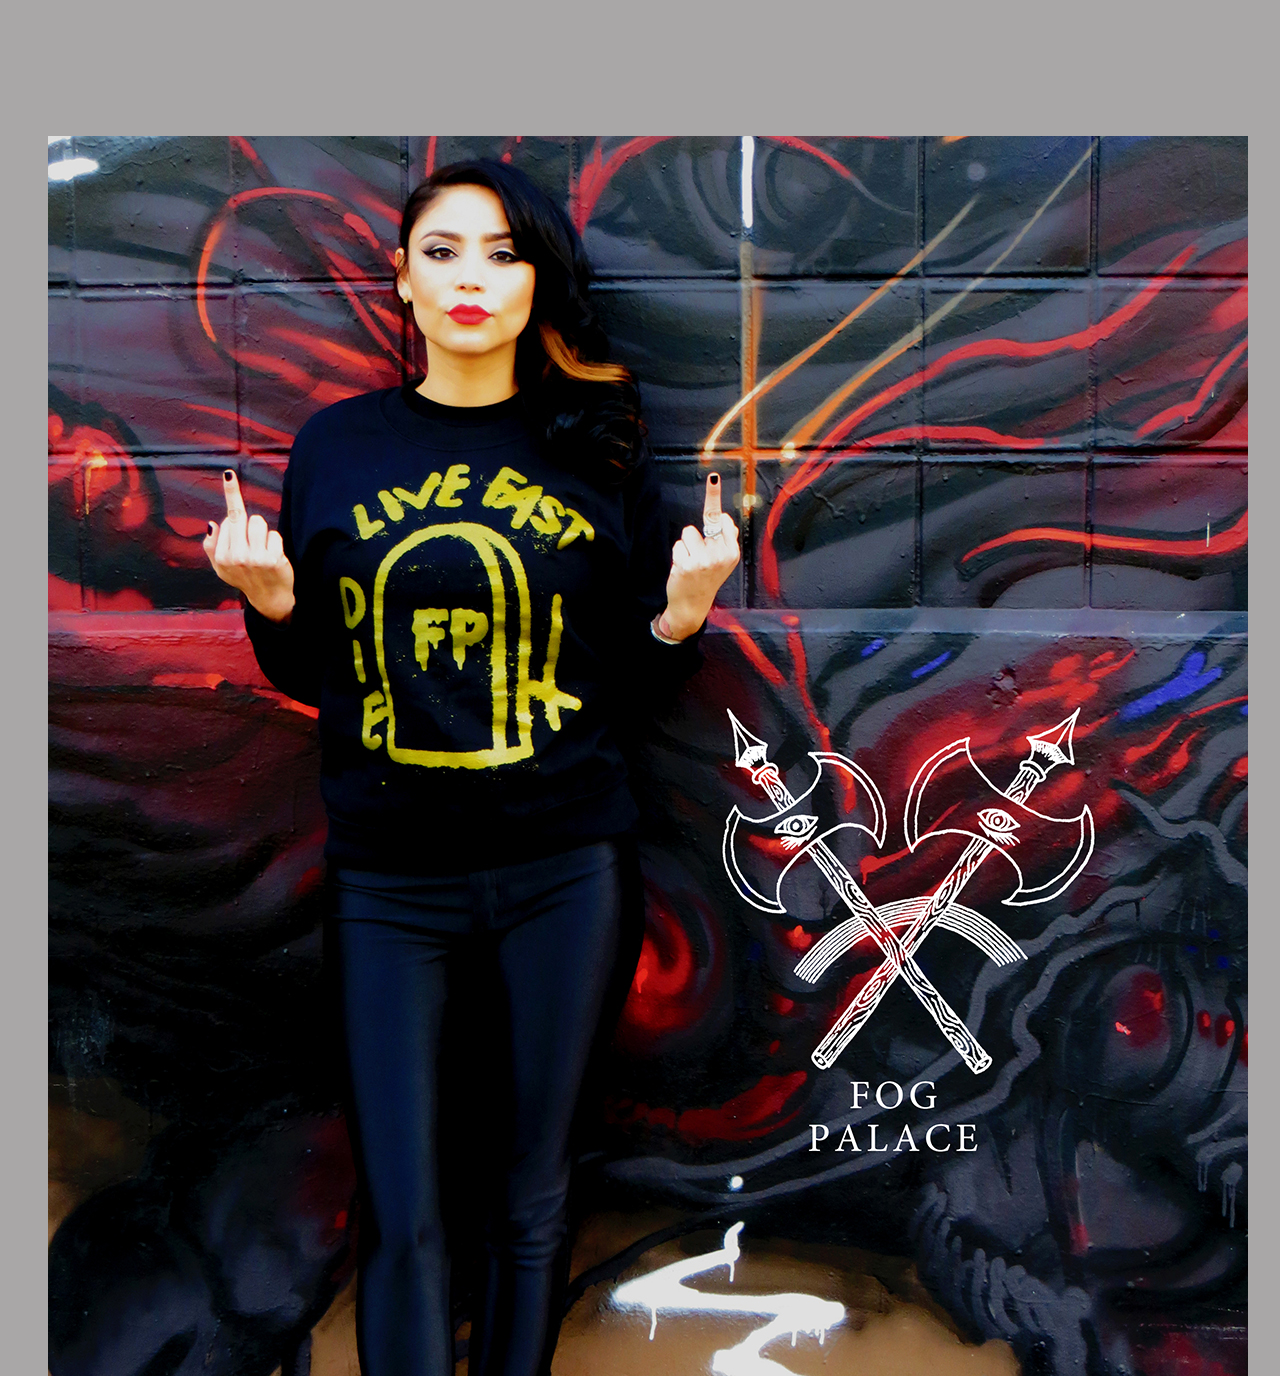
==== index.html @ 2d2f0a91 "add intial files" ====
<!DOCTYPE html>
<html>
  <head>
  <meta charset="utf-8">
  <meta name="viewport" content="width=device-width, initial-scale=1, minimum-scale=1"/>
  <!-- <meta name="description" content="Steel artwork, Printmaking and Photography by Portland, Oregon artist Garrett Price"> -->
  <link href="https://fonts.googleapis.com/css?family=Open+Sans:400,600,700,800" rel="stylesheet">
  <link rel="stylesheet" href="CSS/styles.css" media="screen">
  <!-- <script src="JS/jquery-3.1.1.min.js" type="text/javascript"></script> -->
  <!-- <script src="JS/scripts.js" type="text/javascript"></script> -->
  <title>fogpalace.com</title>
  </head>
  <body>
    <div id="shop">
    <!-- this div will hold everything!! -->
    </div>
    <div id="container">
      <div id="image">
        <!-- <img src="IMG/Flux_Icon_Live_500_rounded.png" alt=""> -->
      </div>
    </div>
  </body>
</html>
---- CSS/styles.css ----
/*#shop {
  height: 1000px;
  width: 100vw;
}*/



body {
    background-color: #A9A7A7;
}

#container {
  width: 100vw;
  height: 900px;
  display: flex;
  justify-content: center;
}
#image {
  background-image: url("../IMG/LiveFastDie_AD.jpg");
  background-repeat: no-repeat;
  height: 1240px;
  width: 1200px;
  margin-top: 10%;
}

@media (max-width: 505px) {
  #image {
    background-image: url("../IMG/Flux_Icon_Live_300_rounded.png");
    background-repeat: no-repeat;
    height: 300px;
    width: 300px;
  }
}
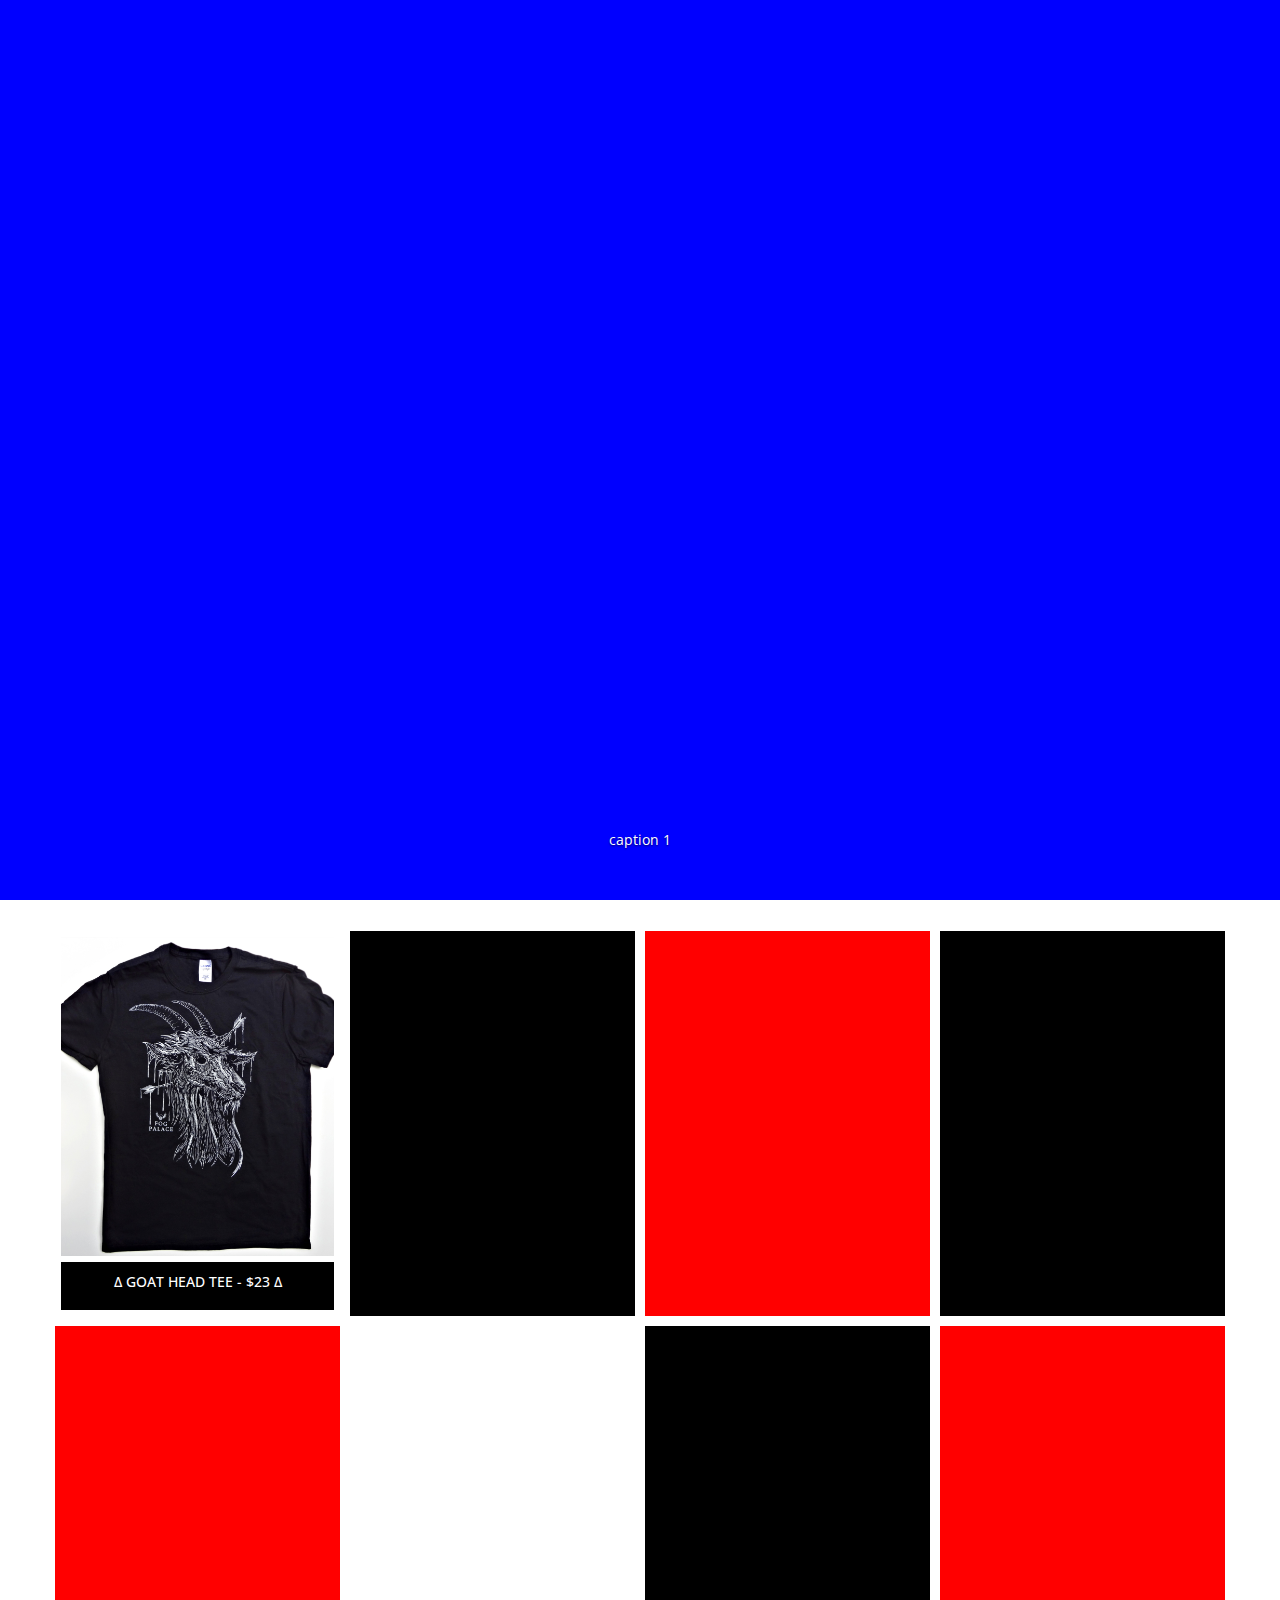
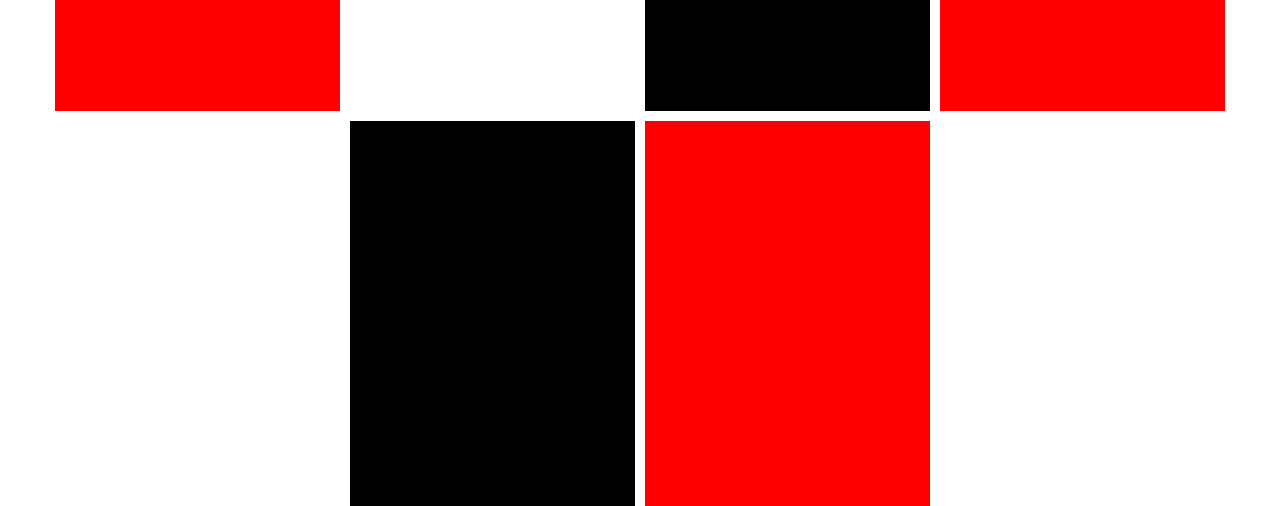
==== commit a98cd91c: "make item_fullview styles responsive" ====
--- a/index.html
+++ b/index.html
@@ -6,18 +6,85 @@
   <!-- <meta name="description" content="Steel artwork, Printmaking and Photography by Portland, Oregon artist Garrett Price"> -->
   <link href="https://fonts.googleapis.com/css?family=Open+Sans:400,600,700,800" rel="stylesheet">
   <link rel="stylesheet" href="CSS/styles.css" media="screen">
-  <!-- <script src="JS/jquery-3.1.1.min.js" type="text/javascript"></script> -->
-  <!-- <script src="JS/scripts.js" type="text/javascript"></script> -->
+  <script src="JS/jquery-3.1.1.min.js" type="text/javascript"></script>
+  <script src="JS/scripts.js" type="text/javascript"></script>
+  <link href="CSS/bootstrap.min.css" rel="stylesheet">
+  <script src="JS/bootstrap.min.js" rel="text/javascript"></script>
   <title>fogpalace.com</title>
   </head>
   <body>
-    <div id="shop">
-    <!-- this div will hold everything!! -->
+
+    <div id="carouselHacked" class="carousel slide carousel-fade" data-ride="carousel">
+
+     <!-- Wrapper for slides -->
+     <div class="carousel-inner" role="listbox">
+         <div class="item active">
+             <div class="carousel-caption">
+             caption 1
+             </div>
+         </div>
+         <div class="item">
+             <div class="carousel-caption">
+                 caption 2
+             </div>
+         </div>
+         <div class="item">
+             <div class="carousel-caption">
+                 caption 3
+             </div>
+         </div>
+     </div>
+
+     <!-- Controls -->
+     <a class="carousel-control" href="#carouselHacked" role="button" data-slide="prev">
+     </a>
+     <a class="carousel-control" href="#carouselHacked" role="button" data-slide="next">
+     </a>
+ </div>
+
+ <div id="container">
+   <div id="item1">
+     <div class="product_image">
+       <!-- <img src="IMG/GoatHead_125.jpg" alt="Goat Head T shirt by Fog Palace"> -->
+     </div>
+     <div class="product_info">
+       <h5>∆ GOAT HEAD TEE - $23 ∆</h5>
+     </div>
+   </div>
+   <div id="item2">
+   </div>
+   <div id="item3">
+   </div>
+   <div id="item4">
+   </div>
+   <div id="item5">
+   </div>
+   <div id="item6">
+   </div>
+   <div id="item1">
+   </div>
+   <div id="item2">
+   </div>
+   <div id="item3">
+   </div>
+   <div id="item4">
+   </div>
+   <div id="item5">
+   </div>
+   <div id="item6">
+   </div>
+ </div>
+
+
+
+
+    <!-- ETSY API SHIZZLE -->
+    <!-- <div id="image">
     </div>
-    <div id="container">
-      <div id="image">
-        <!-- <img src="IMG/Flux_Icon_Live_500_rounded.png" alt=""> -->
+    <div class="container">
+      <div id="shop">
       </div>
-    </div>
+    </div> -->
+
   </body>
 </html>
--- a/CSS/styles.css
+++ b/CSS/styles.css
@@ -1,33 +1,284 @@
+
+
+/*body {
+    background-color: #A9A7A7;
+}*/
+
+* {
+  font-family: 'Open Sans', sans-serif;
+
+}
+/*CAROUSEL STYLES*/
+html,
+    body,
+    .carousel,
+    .carousel-inner,
+    .carousel-inner .item {
+      height: 100%;
+    }
+
+    .item:nth-child(1) {
+      background: blue;
+    }
+
+    .item:nth-child(2) {
+      background: red;
+    }
+
+    .item:nth-child(3) {
+      background: orange;
+    }
+
+
+.carousel-fade .carousel-inner .item {
+  opacity: 0;
+  transition-property: opacity;
+}
+
+.carousel-fade .carousel-inner .active {
+  opacity: 1;
+}
+
+.carousel-fade .carousel-inner .active,
+.carousel-fade .carousel-inner .active {
+  left: 0;
+  opacity: 0;
+  z-index: 1;
+}
+
+.carousel-fade .carousel-inner .next.left,
+.carousel-fade .carousel-inner .prev.right {
+  opacity: 1;
+}
+
+.carousel-fade .carousel-control {
+  z-index: 2;
+}
+
+/*
+WHAT IS NEW IN 3.3: "Added transforms to improve carousel performance in modern browsers."
+now override the 3.3 new styles for modern browsers & apply opacity
+*/
+@media all and (transform-3d), (-webkit-transform-3d) {
+    .carousel-fade .carousel-inner > .item.next,
+    .carousel-fade .carousel-inner > .item.active.right {
+      opacity: 0;
+      -webkit-transform: translate3d(0, 0, 0);
+              transform: translate3d(0, 0, 0);
+    }
+    .carousel-fade .carousel-inner > .item.prev,
+    .carousel-fade .carousel-inner > .item.active.left {
+      opacity: 0;
+      -webkit-transform: translate3d(0, 0, 0);
+              transform: translate3d(0, 0, 0);
+    }
+    .carousel-fade .carousel-inner > .item.next.left,
+    .carousel-fade .carousel-inner > .item.prev.right,
+    .carousel-fade .carousel-inner > .item.active {
+      opacity: 1;
+      -webkit-transform: translate3d(0, 0, 0);
+              transform: translate3d(0, 0, 0);
+    }
+}
+/*END CAROUSEL STYLES*/
+
+/*START STORE SECTION*/
+#container {
+  width: 100%;
+  height: 500px;
+  display: inline-flex;
+  justify-content: center;
+  flex-wrap: wrap;
+  margin-top: 2%;
+  align-items: stretch;
+
+}
+
+#item1 {
+  /*background-color: red;*/
+  width: 285px;
+  height: 385px;
+  margin: 5px 5px 5px 5px;
+
+
+
+}
+
+.product_image {
+  height: 83%;
+  width: 96%;
+  background-image:url("../IMG/GoatHead_125.jpg");
+  background-size: cover;
+  background-position: center;
+  margin: 0 auto;
+  margin-top: 6px;
+
+}
+
+.product_info {
+  height: 12.5%;
+  width: 96%;
+  background-color: black;
+  margin: 0 auto;
+  margin-top: 6px;
+  text-align: center;
+  padding: 2px 2px 2px 2px;
+
+}
+
+.product_info h5 {
+  color: white;
+}
+
+#item2 {
+  background-color: black;
+  width: 285px;
+  height: 385px;
+  margin: 5px 5px 5px 5px;
+}
+
+#item3 {
+  background-color: red;
+  width: 285px;
+  height: 385px;
+  margin: 5px 5px 5px 5px;
+}
+
+#item4 {
+  background-color: black;
+  width: 285px;
+  height: 385px;
+  margin: 5px 5px 5px 5px;
+}
+
+#item5 {
+  background-color: red;
+  width: 285px;
+  height: 385px;
+  margin: 5px 5px 5px 5px;
+}
+/*END STORE SECTION*/
+
+/*START ITEM FULL VIEW STYLES*/
+
+.header_item_fullview {
+  max-width: 100vw;
+  height: 300px;
+  /*display: inline-flex;
+  justify-content: center;
+  flex-wrap: wrap;
+  margin-top: 2%;
+  align-items: stretch;*/
+  background-color: red;
+
+}
+
+.container_item_fullview {
+  /*width: 90%;*/
+  height: 750px;
+  /*display: inline-flex;*/
+  /*margin: 0 auto;*/
+  display: flex;
+  flex-wrap: wrap;
+  /*margin-top: 2%;*/
+  justify-content: center;
+}
+
+.container_fullview_left {
+  width: 625px;
+  background-color: silver;
+}
+
+.fullview_item_image {
+  width: 500px;
+  height: 600px;
+  background-color: black;
+  margin: 0 auto;
+  margin-top: 20px;
+  margin-bottom: 20px;
+}
+
+@media (max-width: 555px) {
+  .fullview_item_image {
+    width: 250px;
+    height: 400px;
+  }
+}
+
+.container_fullview_right {
+  width: 275px;
+  background-color: darkgray;
+  /*padding: 20px 20px 0px 20px;*/
+}
+
+@media (max-width: 899px) {
+  .container_fullview_right {
+    width: 625px;
+    background-color: pink;
+  }
+}
+
+.item_details {
+margin: 20px;
+
+}
+@media (max-width: 899px) {
+  .item_details {
+    margin: 40px;
+  }
+
+}
+
+
+.button {
+  width: 225px;
+  height: 50px;
+  background-color: black;
+  margin: 0 auto;
+}
+@media (max-width: 899px) {
+  .button {
+    width: 450px;
+    margin: 0 auto;
+    display: block;
+  }
+}
+
+
+
+/*END ITEM FULL VIEW STYLES*/
+
+/*ETSY API STYLES*/
 /*#shop {
-  height: 1000px;
+  height: 100%;
+  width: 1240px;
+  flex-wrap: wrap;
+  margin-right: 0;
+
+}*/
+
+/*#container {
   width: 100vw;
-}*/
-
-
-
-body {
-    background-color: #A9A7A7;
-}
-
-#container {
-  width: 100vw;
-  height: 900px;
-  display: flex;
-  justify-content: center;
-}
-#image {
+  height: 2000px;
+}*/
+
+/*#image {
   background-image: url("../IMG/LiveFastDie_AD.jpg");
   background-repeat: no-repeat;
+
+  margin-top: 10%;
+  width:100%;
   height: 1240px;
-  width: 1200px;
-  margin-top: 10%;
-}
-
-@media (max-width: 505px) {
+  background-size: cover;
+}*/
+
+
+
+/*@media (max-width: 505px) {
   #image {
     background-image: url("../IMG/Flux_Icon_Live_300_rounded.png");
     background-repeat: no-repeat;
     height: 300px;
     width: 300px;
   }
-}
+}*/
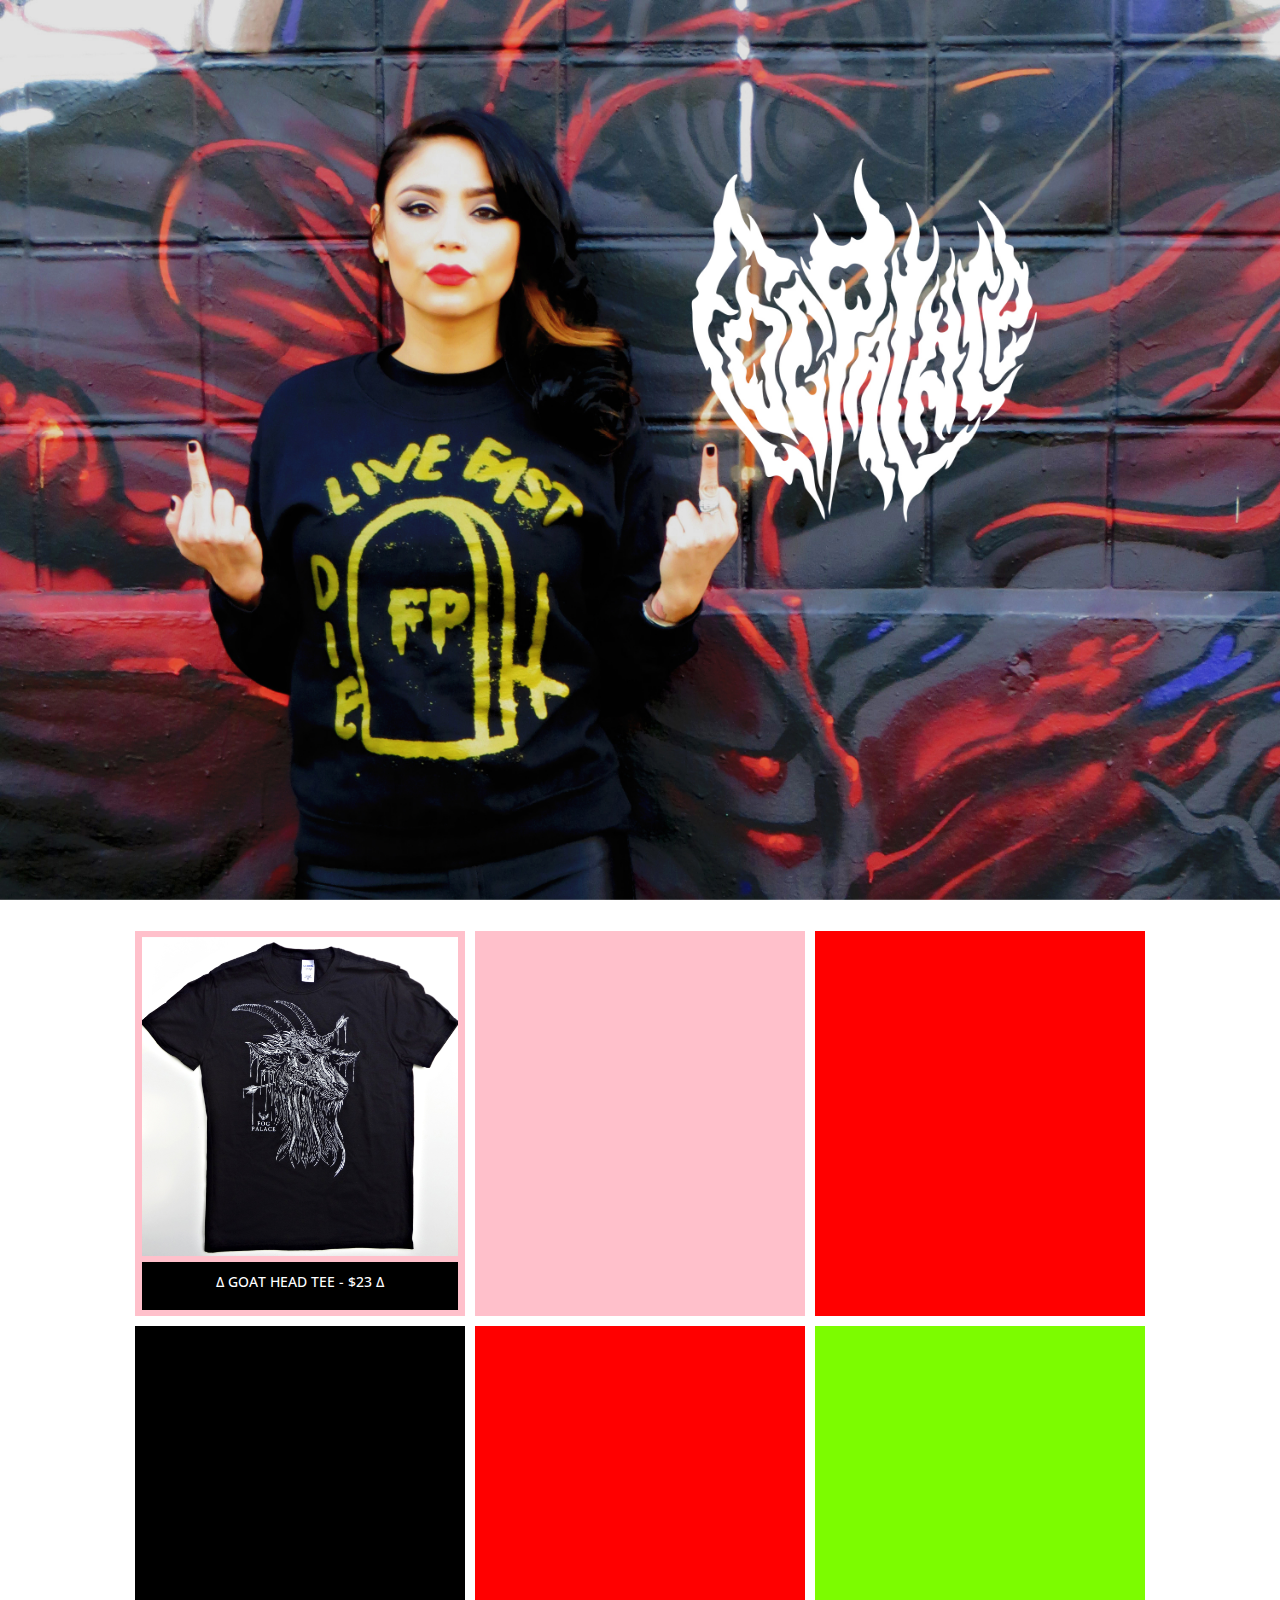
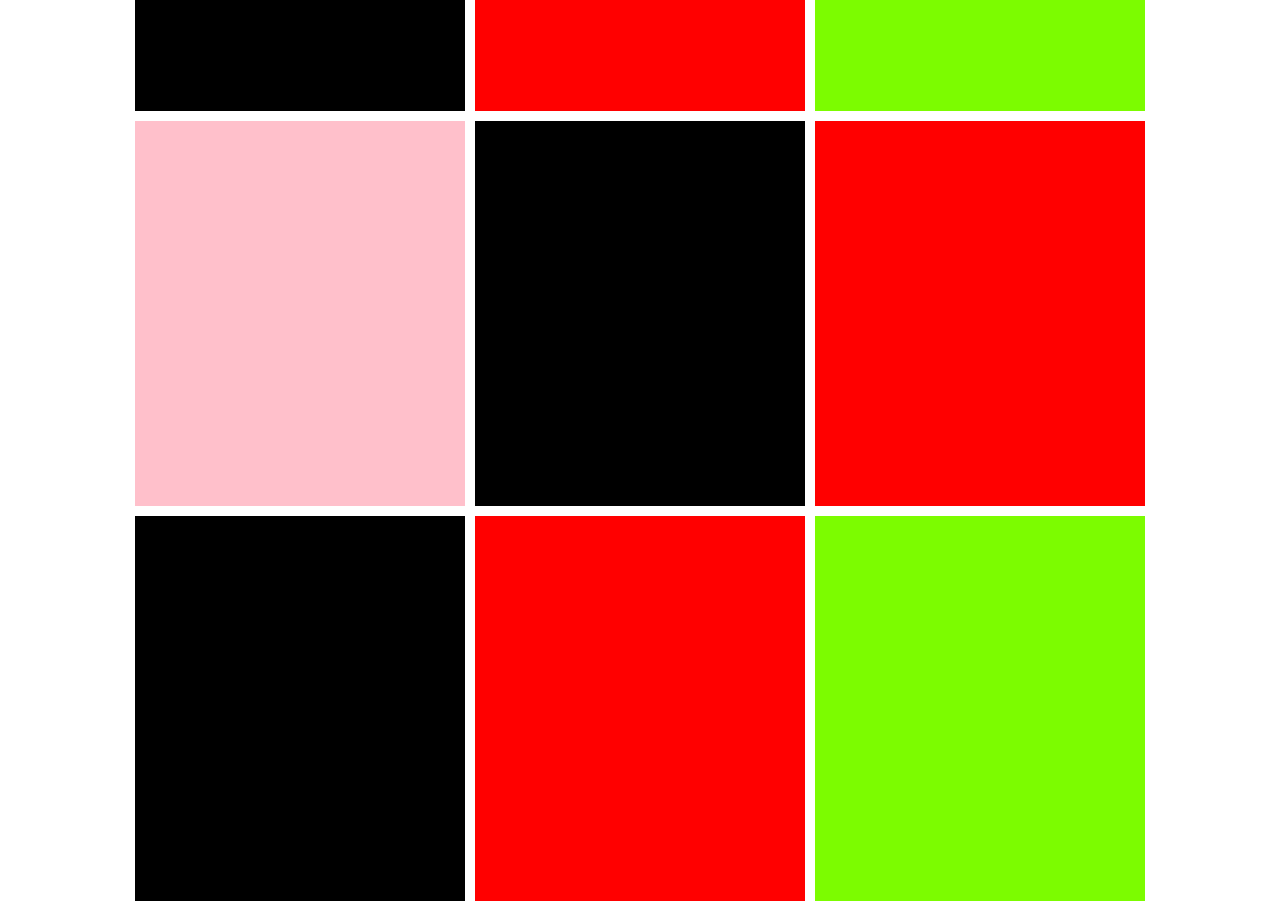
==== commit 5cb77c1a: "add photos to main page carousel" ====
--- a/index.html
+++ b/index.html
@@ -20,17 +20,17 @@
      <div class="carousel-inner" role="listbox">
          <div class="item active">
              <div class="carousel-caption">
-             caption 1
+             <!-- caption 1 -->
              </div>
          </div>
          <div class="item">
              <div class="carousel-caption">
-                 caption 2
+                 <!-- caption 2 -->
              </div>
          </div>
          <div class="item">
              <div class="carousel-caption">
-                 caption 3
+                 <!-- caption 3 -->
              </div>
          </div>
      </div>
@@ -51,7 +51,7 @@
        <h5>∆ GOAT HEAD TEE - $23 ∆</h5>
      </div>
    </div>
-   <div id="item2">
+   <div id="item1">
    </div>
    <div id="item3">
    </div>
--- a/CSS/styles.css
+++ b/CSS/styles.css
@@ -18,15 +18,37 @@
     }
 
     .item:nth-child(1) {
-      background: blue;
+      background-image: url("../IMG/carousel_image_1.jpg") ;
+      background-size: cover;
+      background-repeat: no-repeat;
+      background-position: top;
     }
 
     .item:nth-child(2) {
-      background: red;
+      background-image: url("../IMG/carousel_image_2.jpg") ;
+      background-size: cover;
+      background-repeat: no-repeat;
+      background-position: top;
+    }
+
+    @media (max-width: 1900px) {
+      .item:nth-child(2) {
+        background-image: url("../IMG/carousel_image_5.jpg") ;
+        background-position: center;
+      }
+    }
+
+    @media (max-width: 900px) {
+      .item:nth-child(2) {
+        background-image: url("../IMG/carousel_image_4.jpg") ;
+      }
     }
 
     .item:nth-child(3) {
-      background: orange;
+      background-image: url("../IMG/carousel_image_3.jpg") ;
+      background-size: cover;
+      background-repeat: no-repeat;
+      background-position: center;
     }
 
 
@@ -96,9 +118,12 @@
 
 #item1 {
   /*background-color: red;*/
-  width: 285px;
-  height: 385px;
-  margin: 5px 5px 5px 5px;
+  width: 330px;
+  height: 385px;
+  margin: 5px 5px 5px 5px;
+  background-size:cover;
+  background-position: center;
+  background-color: pink;
 
 
 
@@ -132,48 +157,70 @@
 
 #item2 {
   background-color: black;
-  width: 285px;
+  width: 330px;
   height: 385px;
   margin: 5px 5px 5px 5px;
 }
 
 #item3 {
   background-color: red;
-  width: 285px;
+  width: 330px;
   height: 385px;
   margin: 5px 5px 5px 5px;
 }
 
 #item4 {
   background-color: black;
-  width: 285px;
+  width: 330px;
   height: 385px;
   margin: 5px 5px 5px 5px;
 }
 
 #item5 {
   background-color: red;
-  width: 285px;
+  width: 330px;
+  height: 385px;
+  margin: 5px 5px 5px 5px;
+}
+#item6 {
+  background-color: lawngreen;
+  width: 330px;
   height: 385px;
   margin: 5px 5px 5px 5px;
 }
 /*END STORE SECTION*/
 
-/*START ITEM FULL VIEW STYLES*/
-
-.header_item_fullview {
+/*START ITEM FULLVIEW STYLES*/
+
+.item_fullview_header {
   max-width: 100vw;
-  height: 300px;
+  height: 200px;
+  background-image: url("../IMG/banner_skulls_3000.jpg");
+  background-repeat: no-repeat;
+  background-size: cover;
   /*display: inline-flex;
   justify-content: center;
   flex-wrap: wrap;
   margin-top: 2%;
   align-items: stretch;*/
-  background-color: red;
-
-}
-
-.container_item_fullview {
+
+}
+
+.item_fullview_navigation {
+  text-align: center;
+  padding-top: 160px;
+
+}
+
+.item_fullview_navigation a {
+  color: black;
+  font-size: 20pt;
+  background-color: white;
+
+}
+
+
+.item_fullview_container {
   /*width: 90%;*/
   height: 750px;
   /*display: inline-flex;*/
@@ -184,37 +231,46 @@
   justify-content: center;
 }
 
-.container_fullview_left {
+@media (max-width: 899px) {
+  .item_fullview_container {
+    height: 950px;
+    }
+  }
+
+.item_fullview_container_left {
   width: 625px;
-  background-color: silver;
-}
-
-.fullview_item_image {
-  width: 500px;
+  /*background-color: silver;*/
+}
+
+.item_fullview_image {
+  width: 575px;
   height: 600px;
   background-color: black;
+  background-image: url("../IMG/GoatHead_125.jpg");
+  background-size: 575px 600px;
+  background-position: center;
   margin: 0 auto;
   margin-top: 20px;
-  margin-bottom: 20px;
+  /*margin-bottom: 20px;*/
 }
 
 @media (max-width: 555px) {
-  .fullview_item_image {
+  .item_fullview_image {
     width: 250px;
     height: 400px;
   }
 }
 
-.container_fullview_right {
+.item_fullview_container_right {
   width: 275px;
-  background-color: darkgray;
+  /*background-color: darkgray;*/
   /*padding: 20px 20px 0px 20px;*/
 }
 
 @media (max-width: 899px) {
-  .container_fullview_right {
-    width: 625px;
-    background-color: pink;
+  .item_fullview_container_right {
+    width: 500px;
+    /*background-color: pink;*/
   }
 }
 
@@ -224,26 +280,39 @@
 }
 @media (max-width: 899px) {
   .item_details {
-    margin: 40px;
-  }
-
-}
-
+    /*margin: 10px;*/
+  }
+
+}
+
+ul {
+    /*list-style:none;*/
+    padding-left: 20px;
+}​
 
 .button {
   width: 225px;
   height: 50px;
-  background-color: black;
+  /*background-color: slategray;*/
   margin: 0 auto;
+  margin-top: 40px;
+  border: 2px solid slategray;
 }
 @media (max-width: 899px) {
   .button {
-    width: 450px;
+    width: 70%;
     margin: 0 auto;
     display: block;
   }
 }
 
+
+.item_fullview_footer {
+  height: 50px;
+  width: 100vw;
+  border-top: 2px solid silver;
+  margin-top: 40px;
+}
 
 
 /*END ITEM FULL VIEW STYLES*/
